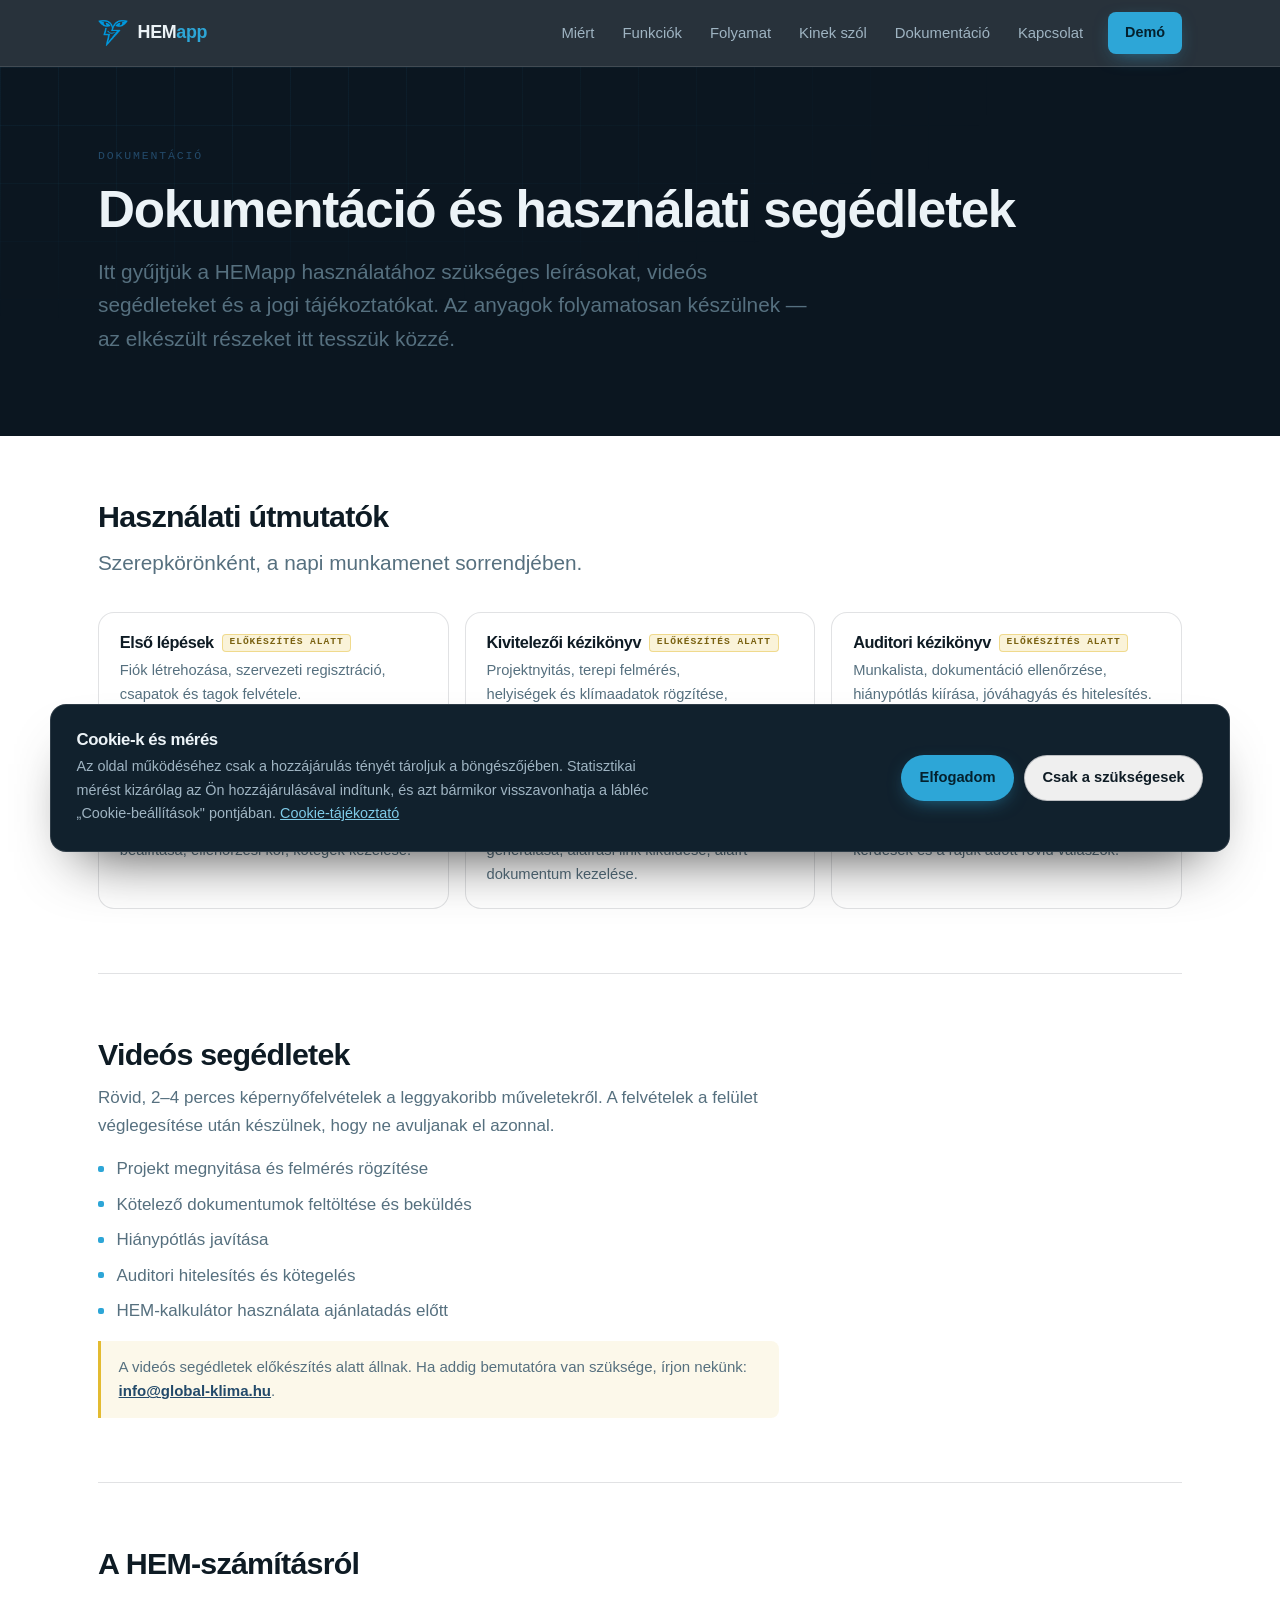
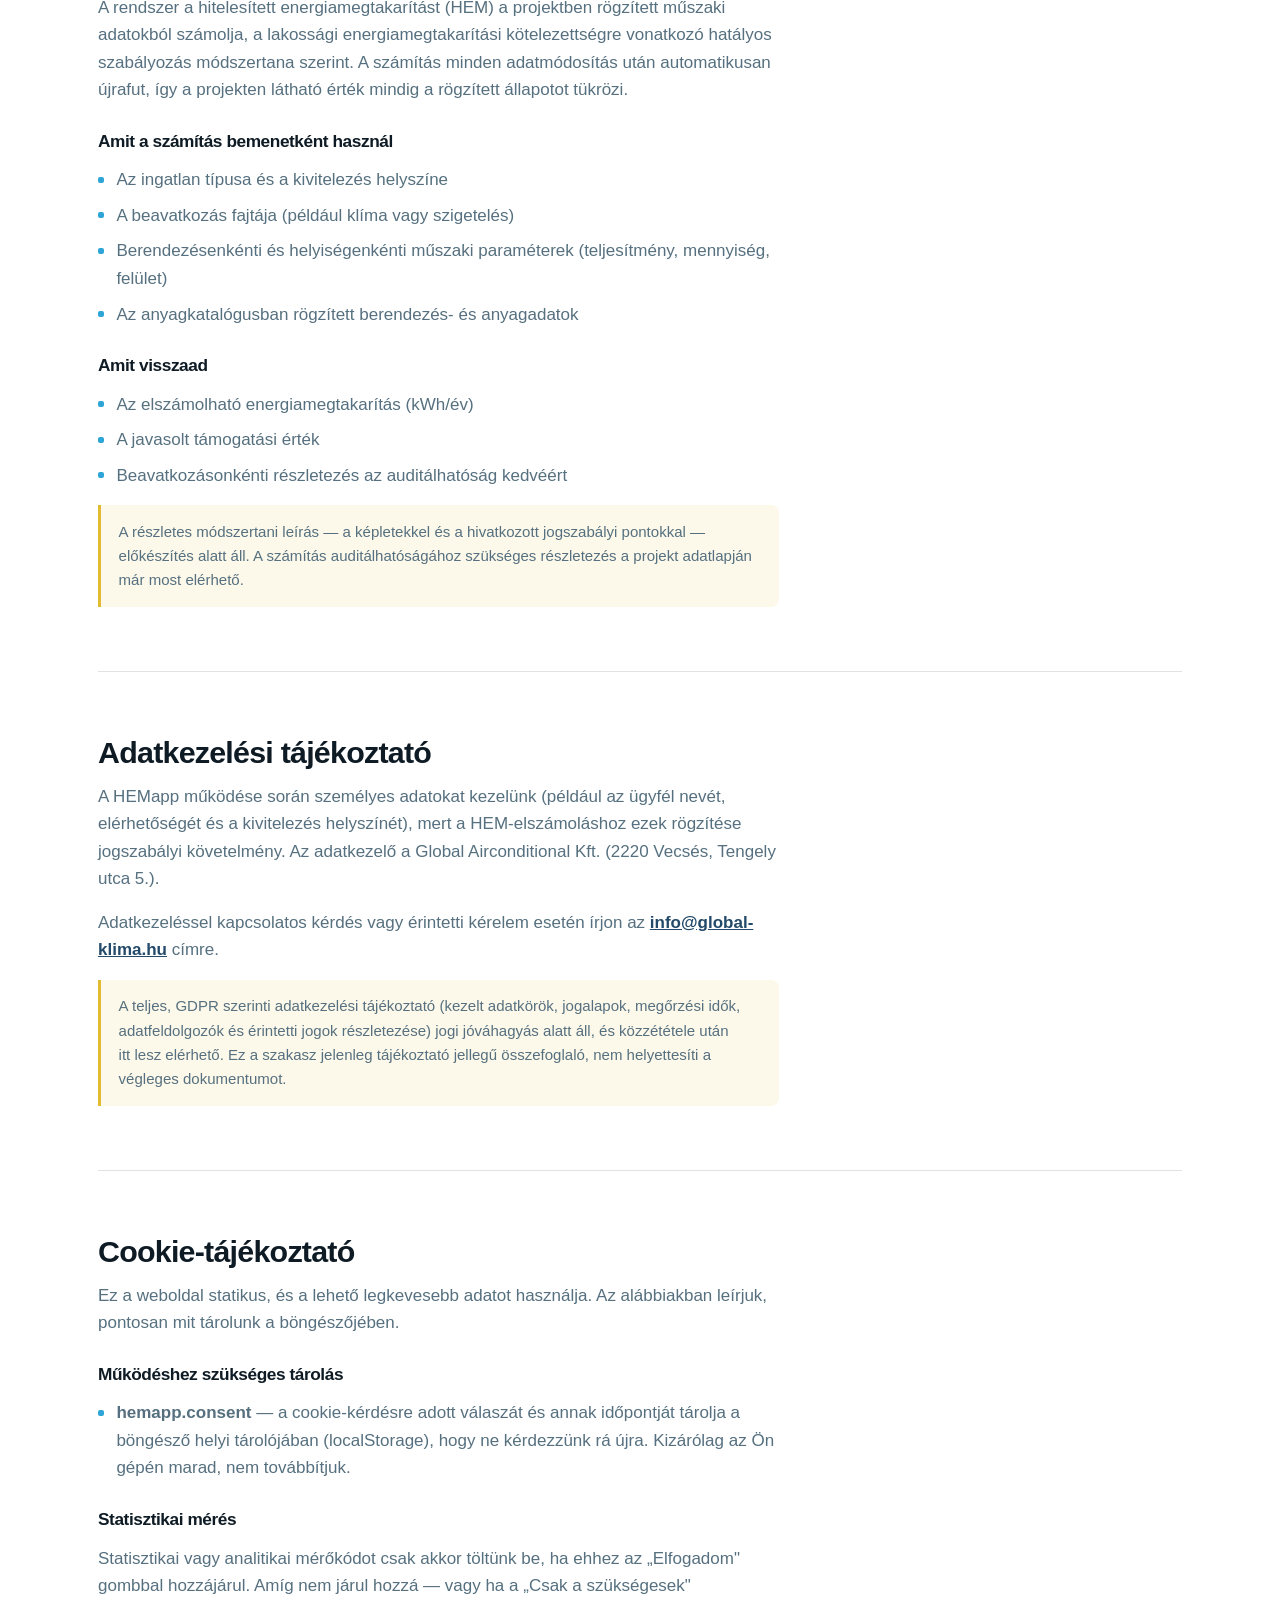
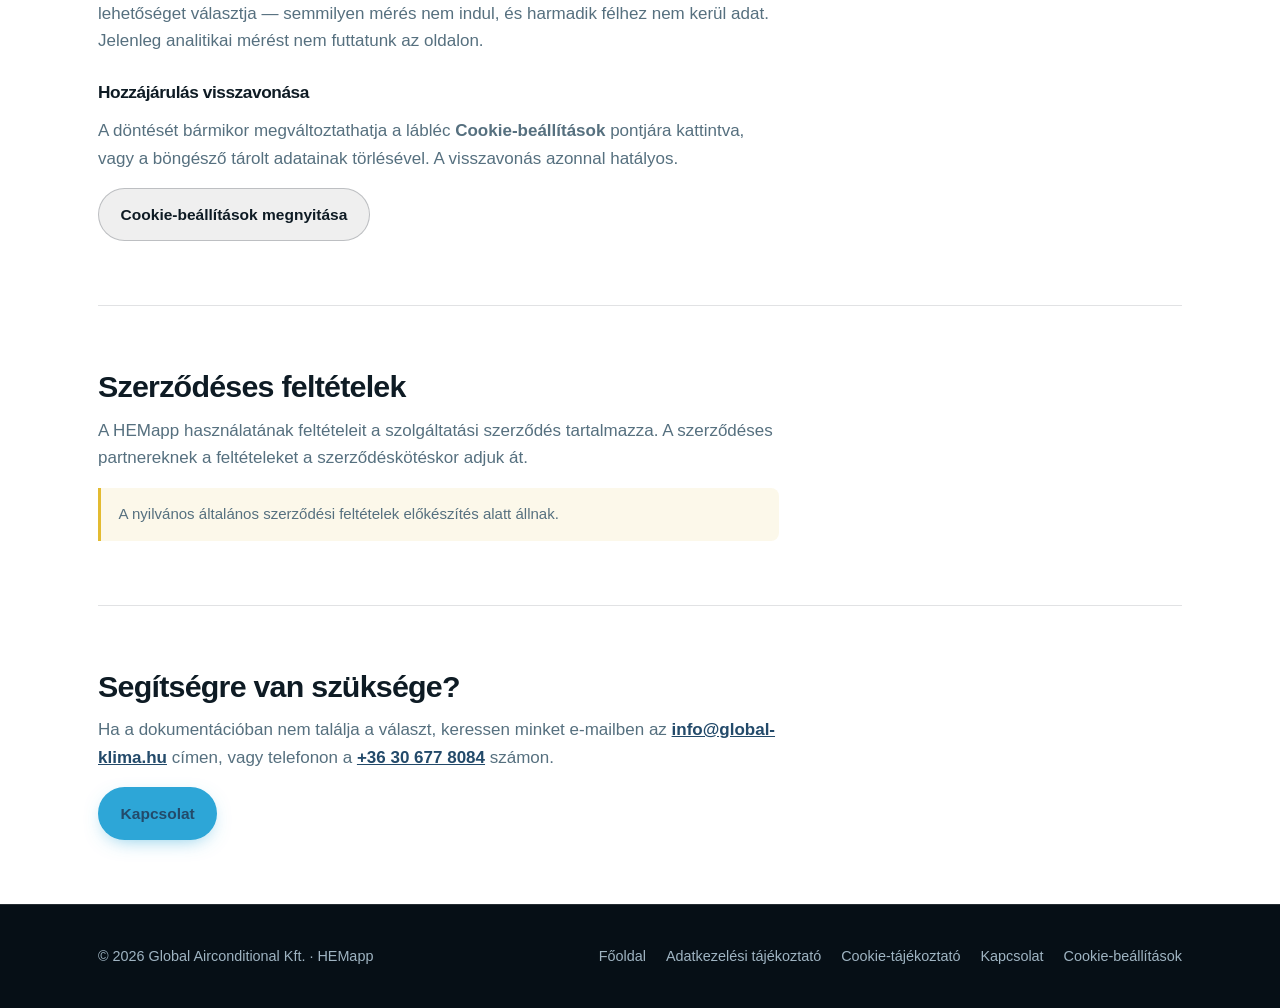
==== docs/index.html @ 2bfc5a88 "HEMapp landing page Statikus, build nélküli marketing oldal a hemapp.hu-ra: egyoldalas landing ancho" ====
<!doctype html>
<html lang="hu">
  <head>
    <meta charset="utf-8" />
    <meta name="viewport" content="width=device-width, initial-scale=1" />
    <title>Dokumentáció és segédletek — HEMapp</title>
    <meta
      name="description"
      content="HEMapp dokumentáció: szerepkör szerinti használati útmutatók, videós segédletek, a HEM-számítás módszertana, adatkezelési és cookie-tájékoztató."
    />
    <link rel="canonical" href="https://hemapp.hu/docs" />
    <meta name="theme-color" content="#0b1620" />
    <meta property="og:type" content="article" />
    <meta property="og:locale" content="hu_HU" />
    <meta property="og:site_name" content="HEMapp" />
    <meta property="og:url" content="https://hemapp.hu/docs" />
    <meta property="og:title" content="Dokumentáció és segédletek — HEMapp" />
    <meta
      property="og:description"
      content="Használati útmutatók, videós segédletek és jogi tájékoztatók a HEMapp használatához."
    />
    <link rel="icon" href="/assets/hemapp-logo.png" type="image/png" />
    <link rel="apple-touch-icon" href="/assets/hemapp-logo.png" />
    <link rel="stylesheet" href="/style.css" />
  </head>
  <body>
    <a class="skip-link" href="#tartalom">Ugrás a tartalomra</a>

    <header class="topbar">
      <div class="wrap topbar__inner">
        <a class="brand" href="/">
          <img src="/assets/hemapp-logo.png" alt="" width="30" height="30" />
          <span>HEM<i>app</i></span>
        </a>

        <button
          class="nav__toggle"
          type="button"
          aria-expanded="false"
          aria-controls="fonav"
          data-nav-toggle
        >
          Menü
        </button>

        <nav class="nav" id="fonav" aria-label="Fő navigáció">
          <a href="/#miert">Miért</a>
          <a href="/#funkciok">Funkciók</a>
          <a href="/#folyamat">Folyamat</a>
          <a href="/#kinek">Kinek szól</a>
          <a href="/docs" aria-current="page">Dokumentáció</a>
          <a href="/#kapcsolat">Kapcsolat</a>
          <a class="btn btn--primary" href="/#demo">Demó</a>
        </nav>
      </div>
    </header>

    <main id="tartalom">
      <div class="page-head">
        <div class="wrap">
          <p class="eyebrow">Dokumentáció</p>
          <h1>Dokumentáció és használati segédletek</h1>
          <p class="lead">
            Itt gyűjtjük a HEMapp használatához szükséges leírásokat, videós
            segédleteket és a jogi tájékoztatókat. Az anyagok folyamatosan
            készülnek — az elkészült részeket itt tesszük közzé.
          </p>
        </div>
      </div>

      <div class="wrap">
        <!-- ---------- role handbooks ---------- -->
        <section class="doc-block" id="kezikonyvek">
          <h2>Használati útmutatók</h2>
          <p class="lead" style="margin-top: 0">
            Szerepkörönként, a napi munkamenet sorrendjében.
          </p>

          <div class="docs-grid" style="margin-top: 2rem">
            <article class="doc-card">
              <h3>
                Első lépések
                <span class="tag tag--soon">Előkészítés alatt</span>
              </h3>
              <p>
                Fiók létrehozása, szervezeti regisztráció, csapatok és tagok
                felvétele.
              </p>
            </article>
            <article class="doc-card">
              <h3>
                Kivitelezői kézikönyv
                <span class="tag tag--soon">Előkészítés alatt</span>
              </h3>
              <p>
                Projektnyitás, terepi felmérés, helyiségek és klímaadatok
                rögzítése, dokumentumfeltöltés, beküldés.
              </p>
            </article>
            <article class="doc-card">
              <h3>
                Auditori kézikönyv
                <span class="tag tag--soon">Előkészítés alatt</span>
              </h3>
              <p>
                Munkalista, dokumentáció ellenőrzése, hiánypótlás kiírása,
                jóváhagyás és hitelesítés.
              </p>
            </article>
            <article class="doc-card">
              <h3>
                Jogosulti kézikönyv
                <span class="tag tag--soon">Előkészítés alatt</span>
              </h3>
              <p>
                Folyamatrend és dokumentumtípusok beállítása, ellenőrzési kör,
                kötegek kezelése.
              </p>
            </article>
            <article class="doc-card">
              <h3>
                Szerződés és e-aláírás
                <span class="tag tag--soon">Előkészítés alatt</span>
              </h3>
              <p>
                Sablon szerkesztése, szerződés generálása, aláírási link
                kiküldése, aláírt dokumentum kezelése.
              </p>
            </article>
            <article class="doc-card">
              <h3>
                Gyakori kérdések
                <span class="tag tag--soon">Előkészítés alatt</span>
              </h3>
              <p>
                A bevezetés során leggyakrabban felmerülő kérdések és a rájuk
                adott rövid válaszok.
              </p>
            </article>
          </div>
        </section>

        <!-- ---------- videos ---------- -->
        <section class="doc-block" id="videok">
          <h2>Videós segédletek</h2>
          <div class="prose">
            <p>
              Rövid, 2–4 perces képernyőfelvételek a leggyakoribb műveletekről.
              A felvételek a felület véglegesítése után készülnek, hogy ne
              avuljanak el azonnal.
            </p>
            <ul>
              <li>Projekt megnyitása és felmérés rögzítése</li>
              <li>Kötelező dokumentumok feltöltése és beküldés</li>
              <li>Hiánypótlás javítása</li>
              <li>Auditori hitelesítés és kötegelés</li>
              <li>HEM-kalkulátor használata ajánlatadás előtt</li>
            </ul>
            <p class="note">
              A videós segédletek előkészítés alatt állnak. Ha addig
              bemutatóra van szüksége, írjon nekünk:
              <a href="mailto:info@global-klima.hu?subject=HEMapp%20bemutat%C3%B3">info@global-klima.hu</a>.
            </p>
          </div>
        </section>

        <!-- ---------- HEM calculation ---------- -->
        <section class="doc-block" id="hem-szamitas">
          <h2>A HEM-számításról</h2>
          <div class="prose">
            <p>
              A rendszer a hitelesített energiamegtakarítást (HEM) a
              projektben rögzített műszaki adatokból számolja, a lakossági
              energiamegtakarítási kötelezettségre vonatkozó hatályos
              szabályozás módszertana szerint. A számítás minden adatmódosítás
              után automatikusan újrafut, így a projekten látható érték mindig
              a rögzített állapotot tükrözi.
            </p>

            <h3>Amit a számítás bemenetként használ</h3>
            <ul>
              <li>Az ingatlan típusa és a kivitelezés helyszíne</li>
              <li>A beavatkozás fajtája (például klíma vagy szigetelés)</li>
              <li>
                Berendezésenkénti és helyiségenkénti műszaki paraméterek
                (teljesítmény, mennyiség, felület)
              </li>
              <li>Az anyagkatalógusban rögzített berendezés- és anyagadatok</li>
            </ul>

            <h3>Amit visszaad</h3>
            <ul>
              <li>Az elszámolható energiamegtakarítás (kWh/év)</li>
              <li>A javasolt támogatási érték</li>
              <li>Beavatkozásonkénti részletezés az auditálhatóság kedvéért</li>
            </ul>

            <p class="note">
              A részletes módszertani leírás — a képletekkel és a
              hivatkozott jogszabályi pontokkal — előkészítés alatt áll. A
              számítás auditálhatóságához szükséges részletezés a projekt
              adatlapján már most elérhető.
            </p>
          </div>
        </section>

        <!-- ---------- privacy ---------- -->
        <section class="doc-block" id="adatkezeles">
          <h2>Adatkezelési tájékoztató</h2>
          <div class="prose">
            <p>
              A HEMapp működése során személyes adatokat kezelünk (például az
              ügyfél nevét, elérhetőségét és a kivitelezés helyszínét), mert a
              HEM-elszámoláshoz ezek rögzítése jogszabályi követelmény. Az
              adatkezelő a Global Airconditional Kft. (2220 Vecsés, Tengely
              utca 5.).
            </p>
            <p>
              Adatkezeléssel kapcsolatos kérdés vagy érintetti kérelem
              esetén írjon az
              <a href="mailto:info@global-klima.hu?subject=Adatkezel%C3%A9si%20k%C3%A9rd%C3%A9s">info@global-klima.hu</a>
              címre.
            </p>

            <p class="note">
              A teljes, GDPR szerinti adatkezelési tájékoztató (kezelt
              adatkörök, jogalapok, megőrzési idők, adatfeldolgozók és
              érintetti jogok részletezése) jogi jóváhagyás alatt áll, és
              közzététele után itt lesz elérhető. Ez a szakasz jelenleg
              tájékoztató jellegű összefoglaló, nem helyettesíti a végleges
              dokumentumot.
            </p>
          </div>
        </section>

        <!-- ---------- cookies: this is what the banner links to ---------- -->
        <section class="doc-block" id="cookie">
          <h2>Cookie-tájékoztató</h2>
          <div class="prose">
            <p>
              Ez a weboldal statikus, és a lehető legkevesebb adatot használja.
              Az alábbiakban leírjuk, pontosan mit tárolunk a böngészőjében.
            </p>

            <h3>Működéshez szükséges tárolás</h3>
            <ul>
              <li>
                <b>hemapp.consent</b> — a cookie-kérdésre adott válaszát és
                annak időpontját tárolja a böngésző helyi tárolójában
                (localStorage), hogy ne kérdezzünk rá újra. Kizárólag az Ön
                gépén marad, nem továbbítjuk.
              </li>
            </ul>

            <h3>Statisztikai mérés</h3>
            <p>
              Statisztikai vagy analitikai mérőkódot csak akkor töltünk be, ha
              ehhez az „Elfogadom" gombbal hozzájárul. Amíg nem járul hozzá —
              vagy ha a „Csak a szükségesek" lehetőséget választja — semmilyen
              mérés nem indul, és harmadik félhez nem kerül adat. Jelenleg
              analitikai mérést nem futtatunk az oldalon.
            </p>

            <h3>Hozzájárulás visszavonása</h3>
            <p>
              A döntését bármikor megváltoztathatja a lábléc
              <b>Cookie-beállítások</b> pontjára kattintva, vagy a böngésző
              tárolt adatainak törlésével. A visszavonás azonnal hatályos.
            </p>

            <p>
              <button class="btn btn--ghost" type="button" data-cookie-reopen>
                Cookie-beállítások megnyitása
              </button>
            </p>
          </div>
        </section>

        <!-- ---------- terms ---------- -->
        <section class="doc-block" id="aszf">
          <h2>Szerződéses feltételek</h2>
          <div class="prose">
            <p>
              A HEMapp használatának feltételeit a szolgáltatási szerződés
              tartalmazza. A szerződéses partnereknek a feltételeket a
              szerződéskötéskor adjuk át.
            </p>
            <p class="note">
              A nyilvános általános szerződési feltételek előkészítés alatt
              állnak.
            </p>
          </div>
        </section>

        <!-- ---------- support ---------- -->
        <section class="doc-block" id="tamogatas">
          <h2>Segítségre van szüksége?</h2>
          <div class="prose">
            <p>
              Ha a dokumentációban nem találja a választ, keressen minket
              e-mailben az
              <a href="mailto:info@global-klima.hu?subject=HEMapp%20k%C3%A9rd%C3%A9s">info@global-klima.hu</a>
              címen, vagy telefonon a
              <a href="tel:+36306778084">+36 30 677 8084</a> számon.
            </p>
            <p>
              <a class="btn btn--primary" href="/#kapcsolat">Kapcsolat</a>
            </p>
          </div>
        </section>
      </div>
    </main>

    <footer class="footer">
      <div class="wrap footer__inner">
        <p>© 2026 Global Airconditional Kft. · HEMapp</p>
        <nav aria-label="Lábléc navigáció">
          <a href="/">Főoldal</a>
          <a href="#adatkezeles">Adatkezelési tájékoztató</a>
          <a href="#cookie">Cookie-tájékoztató</a>
          <a href="/#kapcsolat">Kapcsolat</a>
          <button type="button" data-cookie-reopen>Cookie-beállítások</button>
        </nav>
      </div>
    </footer>

    <div
      class="cookie"
      id="cookie-banner"
      role="dialog"
      aria-modal="false"
      aria-labelledby="cookie-title"
      aria-describedby="cookie-desc"
    >
      <div class="cookie__box">
        <div>
          <h2 id="cookie-title">Cookie-k és mérés</h2>
          <p id="cookie-desc">
            Az oldal működéséhez csak a hozzájárulás tényét tároljuk a
            böngészőjében. Statisztikai mérést kizárólag az Ön
            hozzájárulásával indítunk, és azt bármikor visszavonhatja a lábléc
            „Cookie-beállítások" pontjában.
            <a href="#cookie">Cookie-tájékoztató</a>
          </p>
        </div>
        <div class="cookie__actions">
          <button class="btn btn--primary" type="button" data-consent="granted">
            Elfogadom
          </button>
          <button class="btn btn--ghost" type="button" data-consent="denied">
            Csak a szükségesek
          </button>
        </div>
      </div>
    </div>

    <script src="/site.js" defer></script>
  </body>
</html>
---- style.css ----
/* HEMapp landing — static, no build step. Tokens mirror packages/ui/tokens.js. */

:root {
  /* Brand, derived from packages/ui/tokens.js */
  --signal: #2da6d7;
  --signal-soft: #7fcbe8;
  --deep: #234a6a;
  --gold: #e3bb31;
  --ink: #0b1620;
  --ink-2: #11212d;
  --ink-3: #17303f;
  --paper: #f4f7f9;
  --white: #fff;

  --fg: #0e1b24;
  --fg-muted: #56707f;
  --fg-dark: #ecf3f7;
  --fg-dark-muted: #9fb4c2;

  --line: rgba(11, 22, 32, 0.12);
  --line-strong: rgba(11, 22, 32, 0.22);
  --line-dark: rgba(255, 255, 255, 0.12);

  /* Real project status colors from the app (status-1..6) */
  --st-wait: #39545b;
  --st-check: #b67666;
  --st-sent: #570d7c;
  --st-issue: #fe831d;
  --st-approved: #2da6d7;
  --st-verified: #36b994;
  --st-billable: #e3bb31;

  --r-sm: 8px;
  --r-md: 16px;
  --r-lg: 24px;

  --sans: -apple-system, BlinkMacSystemFont, "Segoe UI", Roboto,
    "Helvetica Neue", Arial, sans-serif;
  --mono: ui-monospace, "SF Mono", SFMono-Regular, Menlo, Consolas, monospace;

  --pad: clamp(1.25rem, 4vw, 3rem);
  --section-y: clamp(4rem, 9vw, 7.5rem);
}

*,
*::before,
*::after {
  box-sizing: border-box;
}

html {
  scroll-behavior: smooth;
  /* offset for the sticky topbar when jumping to an anchor */
  scroll-padding-top: 82px;
  -webkit-text-size-adjust: 100%;
}

body {
  margin: 0;
  font-family: var(--sans);
  font-size: clamp(1rem, 0.35vw + 0.95rem, 1.0625rem);
  line-height: 1.62;
  color: var(--fg);
  background: var(--white);
  -webkit-font-smoothing: antialiased;
}

img {
  max-width: 100%;
  height: auto;
  display: block;
}

a {
  color: inherit;
}

h1,
h2,
h3,
h4 {
  margin: 0;
  letter-spacing: -0.025em;
  line-height: 1.08;
  font-weight: 800;
  text-wrap: balance;
}

p {
  margin: 0;
  text-wrap: pretty;
}

ul {
  margin: 0;
  padding: 0;
  list-style: none;
}

:focus-visible {
  outline: 2px solid var(--signal);
  outline-offset: 3px;
  border-radius: 4px;
}

/* ---------- layout primitives ---------- */

.wrap {
  width: 100%;
  max-width: 1180px;
  margin-inline: auto;
  padding-inline: var(--pad);
}

.section {
  padding-block: var(--section-y);
}

.section--paper {
  background: var(--paper);
  border-block: 1px solid var(--line);
}

.section--ink {
  background: var(--ink);
  color: var(--fg-dark);
}

.eyebrow {
  font-family: var(--mono);
  font-size: 0.72rem;
  font-weight: 500;
  letter-spacing: 0.16em;
  text-transform: uppercase;
  color: var(--deep);
  margin: 0 0 1rem;
}

.section--ink .eyebrow,
.hero .eyebrow {
  color: var(--signal);
}

.h2 {
  font-size: clamp(1.75rem, 3.4vw, 2.65rem);
}

.lead {
  font-size: clamp(1.05rem, 0.6vw + 0.95rem, 1.3rem);
  color: var(--fg-muted);
  max-width: 62ch;
  margin-top: 1.1rem;
}

.section--ink .lead {
  color: var(--fg-dark-muted);
}

.section-head {
  max-width: 70ch;
  margin-bottom: clamp(2.25rem, 4vw, 3.5rem);
}

/* ---------- buttons ---------- */

.btn {
  display: inline-flex;
  align-items: center;
  gap: 0.5rem;
  padding: 0.8rem 1.35rem;
  border-radius: 999px;
  border: 1px solid transparent;
  font: inherit;
  font-weight: 650;
  font-size: 0.97rem;
  text-decoration: none;
  cursor: pointer;
  transition: transform 0.15s ease, background-color 0.15s ease,
    border-color 0.15s ease, box-shadow 0.15s ease;
}

.btn:hover {
  transform: translateY(-1px);
}

.btn--primary {
  background: var(--signal);
  color: #04212e;
  box-shadow: 0 6px 20px -8px rgba(45, 166, 215, 0.7);
}

.btn--primary:hover {
  background: #4fb7e2;
}

.btn--ghost {
  border-color: var(--line-strong);
  color: var(--fg);
}

.btn--ghost:hover {
  border-color: var(--deep);
  background: rgba(35, 74, 106, 0.06);
}

.on-dark .btn--ghost,
.section--ink .btn--ghost,
.hero .btn--ghost {
  border-color: var(--line-dark);
  color: var(--fg-dark);
}

.on-dark .btn--ghost:hover,
.section--ink .btn--ghost:hover,
.hero .btn--ghost:hover {
  border-color: var(--signal);
  background: rgba(45, 166, 215, 0.12);
}

.btn--soon {
  position: relative;
}

.btn--soon::after {
  content: "hamarosan";
  font-family: var(--mono);
  font-size: 0.62rem;
  letter-spacing: 0.1em;
  text-transform: uppercase;
  padding: 0.15rem 0.4rem;
  border-radius: 4px;
  background: rgba(4, 33, 46, 0.16);
}

/* ---------- topbar ---------- */

.topbar {
  position: sticky;
  top: 0;
  z-index: 50;
  background: rgba(11, 22, 32, 0.88);
  backdrop-filter: blur(12px);
  border-bottom: 1px solid var(--line-dark);
  color: var(--fg-dark);
}

.topbar__inner {
  display: flex;
  align-items: center;
  gap: 1rem;
  min-height: 66px;
}

.brand {
  display: inline-flex;
  align-items: center;
  gap: 0.6rem;
  text-decoration: none;
  font-weight: 800;
  letter-spacing: -0.02em;
  font-size: 1.12rem;
  margin-right: auto;
}

.brand img {
  width: 30px;
  height: 30px;
}

.brand span i {
  font-style: normal;
  color: var(--signal);
}

.nav {
  display: flex;
  align-items: center;
  gap: 0.35rem;
}

.nav a {
  padding: 0.5rem 0.7rem;
  border-radius: var(--r-sm);
  text-decoration: none;
  font-size: 0.93rem;
  color: var(--fg-dark-muted);
  white-space: nowrap;
}

.nav a:hover {
  color: var(--fg-dark);
  background: rgba(255, 255, 255, 0.07);
}

.nav .btn {
  margin-left: 0.5rem;
  padding: 0.55rem 1rem;
  font-size: 0.9rem;
  color: #04212e;
}

.nav .btn:hover {
  color: #04212e;
  background: #4fb7e2;
}

.nav__toggle {
  display: none;
  background: none;
  border: 1px solid var(--line-dark);
  color: var(--fg-dark);
  border-radius: var(--r-sm);
  padding: 0.45rem 0.7rem;
  font: inherit;
  font-size: 0.9rem;
  cursor: pointer;
}

@media (max-width: 900px) {
  .nav__toggle {
    display: inline-block;
  }

  .nav {
    display: none;
    position: absolute;
    top: 100%;
    left: 0;
    right: 0;
    flex-direction: column;
    align-items: stretch;
    gap: 0.15rem;
    padding: 0.75rem var(--pad) 1.25rem;
    background: var(--ink);
    border-bottom: 1px solid var(--line-dark);
  }

  .nav[data-open="true"] {
    display: flex;
  }

  .nav a {
    padding: 0.7rem 0.5rem;
    font-size: 1rem;
  }

  .nav .btn {
    margin: 0.5rem 0 0;
    justify-content: center;
  }
}

/* ---------- hero ---------- */

.hero {
  position: relative;
  background: var(--ink);
  color: var(--fg-dark);
  overflow: hidden;
  padding-block: clamp(3.5rem, 8vw, 6.5rem) clamp(4rem, 8vw, 7rem);
}

/* engineering grid + one soft glow, drawn in CSS (no image payload) */
.hero::before {
  content: "";
  position: absolute;
  inset: 0;
  background-image: linear-gradient(
      rgba(45, 166, 215, 0.07) 1px,
      transparent 1px
    ),
    linear-gradient(90deg, rgba(45, 166, 215, 0.07) 1px, transparent 1px);
  background-size: 58px 58px;
  mask-image: radial-gradient(120% 90% at 15% 10%, #000 25%, transparent 75%);
}

.hero::after {
  content: "";
  position: absolute;
  width: 780px;
  height: 780px;
  right: -220px;
  top: -320px;
  border-radius: 50%;
  background: radial-gradient(
    circle,
    rgba(45, 166, 215, 0.22),
    transparent 62%
  );
  pointer-events: none;
}

.hero__inner {
  position: relative;
  display: grid;
  grid-template-columns: minmax(0, 1.05fr) minmax(0, 0.95fr);
  gap: clamp(2rem, 5vw, 4.5rem);
  align-items: center;
}

@media (max-width: 940px) {
  .hero__inner {
    grid-template-columns: 1fr;
  }
}

.hero h1 {
  font-size: clamp(2.35rem, 5.6vw, 4.15rem);
  line-height: 1.02;
  letter-spacing: -0.035em;
}

.hero h1 em {
  font-style: normal;
  color: var(--signal);
}

.hero__lead {
  margin-top: 1.5rem;
  font-size: clamp(1.05rem, 0.7vw + 0.95rem, 1.32rem);
  color: var(--fg-dark-muted);
  max-width: 54ch;
}

.hero__cta {
  display: flex;
  flex-wrap: wrap;
  gap: 0.75rem;
  margin-top: 2.25rem;
}

.hero__facts {
  display: flex;
  flex-wrap: wrap;
  gap: 0.5rem 1.5rem;
  margin-top: 2.5rem;
  padding-top: 1.5rem;
  border-top: 1px solid var(--line-dark);
  font-family: var(--mono);
  font-size: 0.76rem;
  letter-spacing: 0.06em;
  text-transform: uppercase;
  color: var(--fg-dark-muted);
}

.hero__facts b {
  color: var(--signal-soft);
  font-weight: 600;
}

/* ---------- hero artifact: sample project sheet ---------- */

.sheet {
  background: linear-gradient(180deg, var(--ink-2), #0d1c26);
  border: 1px solid var(--line-dark);
  border-radius: var(--r-lg);
  box-shadow: 0 40px 80px -50px rgba(0, 0, 0, 0.9);
  overflow: hidden;
  font-size: 0.92rem;
}

.sheet__top {
  display: flex;
  align-items: center;
  justify-content: space-between;
  gap: 1rem;
  padding: 0.85rem 1.15rem;
  background: rgba(255, 255, 255, 0.03);
  border-bottom: 1px solid var(--line-dark);
  font-family: var(--mono);
  font-size: 0.7rem;
  letter-spacing: 0.12em;
  text-transform: uppercase;
  color: var(--fg-dark-muted);
}

.sheet__tag {
  color: var(--gold);
  border: 1px solid rgba(227, 187, 49, 0.4);
  border-radius: 4px;
  padding: 0.1rem 0.4rem;
}

.sheet__body {
  padding: 1.15rem;
  display: grid;
  gap: 0.9rem;
}

.sheet__row {
  display: flex;
  align-items: baseline;
  justify-content: space-between;
  gap: 1rem;
  padding-bottom: 0.6rem;
  border-bottom: 1px dashed rgba(255, 255, 255, 0.09);
}

.sheet__row:last-of-type {
  border-bottom: 0;
  padding-bottom: 0;
}

.sheet__row dt {
  color: var(--fg-dark-muted);
  font-size: 0.86rem;
}

.sheet__row dd {
  margin: 0;
  font-family: var(--mono);
  font-weight: 600;
  color: var(--fg-dark);
  text-align: right;
}

.sheet__calc {
  background: rgba(45, 166, 215, 0.08);
  border: 1px solid rgba(45, 166, 215, 0.28);
  border-radius: var(--r-md);
  padding: 0.9rem 1.05rem;
  display: grid;
  gap: 0.35rem;
}

.sheet__calc span {
  font-family: var(--mono);
  font-size: 0.68rem;
  letter-spacing: 0.12em;
  text-transform: uppercase;
  color: var(--signal-soft);
}

.sheet__calc strong {
  font-size: clamp(1.5rem, 3vw, 2rem);
  font-weight: 800;
  letter-spacing: -0.02em;
}

.sheet__calc strong small {
  font-size: 0.9rem;
  font-weight: 600;
  color: var(--fg-dark-muted);
  margin-left: 0.25rem;
}

.sheet__foot {
  display: flex;
  align-items: center;
  gap: 0.6rem;
  flex-wrap: wrap;
  padding: 0.9rem 1.15rem;
  border-top: 1px solid var(--line-dark);
  background: rgba(255, 255, 255, 0.02);
  font-size: 0.84rem;
  color: var(--fg-dark-muted);
}

/* status pill — same visual language as the app's project badges */
.pill {
  display: inline-flex;
  align-items: center;
  gap: 0.4rem;
  padding: 0.25rem 0.7rem;
  border-radius: 999px;
  font-family: var(--mono);
  font-size: 0.72rem;
  font-weight: 600;
  letter-spacing: 0.04em;
  color: #fff;
  background: var(--st, var(--deep));
  white-space: nowrap;
}

/* ---------- problem list ---------- */

.problems {
  display: grid;
  gap: clamp(1.5rem, 3vw, 2.5rem);
  grid-template-columns: repeat(auto-fit, minmax(min(100%, 17rem), 1fr));
  counter-reset: p;
}

.problem {
  border-top: 2px solid var(--line-strong);
  padding-top: 1.25rem;
}

.problem h3 {
  font-size: 1.18rem;
  margin-bottom: 0.6rem;
}

.problem p {
  color: var(--fg-muted);
  font-size: 0.98rem;
}

.problem::before {
  content: "";
  display: block;
  width: 26px;
  height: 2px;
  background: var(--signal);
  margin: -1.32rem 0 1.25rem;
}

/* ---------- difference cards ---------- */

.diff {
  margin-top: clamp(3rem, 6vw, 4.5rem);
  display: grid;
  gap: 1px;
  background: var(--line);
  border: 1px solid var(--line);
  border-radius: var(--r-lg);
  overflow: hidden;
  grid-template-columns: repeat(auto-fit, minmax(min(100%, 19rem), 1fr));
}

.diff__item {
  background: var(--white);
  padding: clamp(1.4rem, 2.5vw, 2rem);
}

.diff__item h3 {
  font-size: 1.08rem;
  margin-bottom: 0.55rem;
  display: flex;
  align-items: center;
  gap: 0.5rem;
}

.diff__item p {
  color: var(--fg-muted);
  font-size: 0.95rem;
}

.diff__item .mark {
  flex: none;
  width: 22px;
  height: 22px;
  border-radius: 6px;
  background: rgba(45, 166, 215, 0.14);
  color: var(--deep);
  display: grid;
  place-items: center;
  font-family: var(--mono);
  font-size: 0.7rem;
  font-weight: 700;
}

/* ---------- feature grid ---------- */

.features {
  display: grid;
  gap: 1.1rem;
  grid-template-columns: repeat(auto-fit, minmax(min(100%, 16.5rem), 1fr));
}

.feature {
  border: 1px solid var(--line);
  border-radius: var(--r-md);
  padding: 1.35rem;
  background: var(--white);
  transition: border-color 0.15s ease, transform 0.15s ease;
}

.feature:hover {
  border-color: var(--signal);
  transform: translateY(-2px);
}

.feature h3 {
  font-size: 1.03rem;
  margin-bottom: 0.5rem;
  display: flex;
  align-items: center;
  gap: 0.5rem;
  flex-wrap: wrap;
}

.feature p {
  font-size: 0.93rem;
  color: var(--fg-muted);
}

.tag {
  font-family: var(--mono);
  font-size: 0.6rem;
  letter-spacing: 0.1em;
  text-transform: uppercase;
  padding: 0.18rem 0.42rem;
  border-radius: 4px;
  font-weight: 600;
  white-space: nowrap;
}

.tag--soon {
  background: rgba(227, 187, 49, 0.18);
  color: #7a6212;
  border: 1px solid rgba(227, 187, 49, 0.45);
}

.section--ink .tag--soon {
  color: var(--gold);
}

/* ---------- signature: project lifecycle track ---------- */

.track {
  --dot: 13px;
  --gap: 1.75rem;
  display: grid;
  grid-template-columns: repeat(auto-fit, minmax(min(100%, 15rem), 1fr));
  gap: 2.75rem var(--gap);
  /* rail segments run into the gap; clip them at the track edge */
  overflow: hidden;
}

.step {
  position: relative;
  padding-top: 1.9rem;
}

/* rail segment — carries this stop's own status color into the next stop */
.step::before {
  content: "";
  position: absolute;
  top: calc(var(--dot) / 2 - 1px);
  left: 0;
  right: calc(-1 * var(--gap) - 1px);
  height: 2px;
  background: var(--st);
  opacity: 0.4;
}

.step__dot {
  position: absolute;
  top: 0;
  left: 0;
  width: var(--dot);
  height: var(--dot);
  border-radius: 50%;
  background: var(--st);
  box-shadow: 0 0 0 4px var(--ink), 0 0 0 5px var(--st);
}

.step__idx {
  font-family: var(--mono);
  font-size: 0.68rem;
  letter-spacing: 0.14em;
  color: var(--fg-dark-muted);
  display: block;
  margin: 0 0 0.55rem;
}

.step .pill {
  margin-bottom: 0.7rem;
}

.step__who {
  display: block;
  font-family: var(--mono);
  font-size: 0.7rem;
  letter-spacing: 0.06em;
  text-transform: uppercase;
  color: var(--signal-soft);
  margin-bottom: 0.4rem;
}

.step p {
  font-size: 0.9rem;
  color: var(--fg-dark-muted);
  max-width: 30ch;
}

.step--branch .pill {
  color: #2a1600;
}

.step--branch .step__who::before {
  content: "↩ ";
}

.track__note {
  margin-top: 2.5rem;
  padding-top: 1.25rem;
  border-top: 1px solid var(--line-dark);
  font-size: 0.9rem;
  color: var(--fg-dark-muted);
  max-width: 74ch;
}

.track__note b {
  color: var(--fg-dark);
  font-weight: 650;
}

/* ---------- audience ---------- */

.roles {
  display: grid;
  gap: 1.15rem;
  grid-template-columns: repeat(auto-fit, minmax(min(100%, 15.5rem), 1fr));
}

.role {
  background: var(--white);
  border: 1px solid var(--line);
  border-top: 3px solid var(--st, var(--signal));
  border-radius: var(--r-md);
  padding: 1.5rem;
  display: flex;
  flex-direction: column;
  gap: 0.75rem;
}

.role h3 {
  font-size: 1.12rem;
}

.role__role {
  font-family: var(--mono);
  font-size: 0.66rem;
  letter-spacing: 0.12em;
  text-transform: uppercase;
  color: var(--fg-muted);
}

.role ul {
  display: grid;
  gap: 0.45rem;
  font-size: 0.93rem;
  color: var(--fg-muted);
}

.role li {
  padding-left: 1.1rem;
  position: relative;
}

.role li::before {
  content: "";
  position: absolute;
  left: 0;
  top: 0.62em;
  width: 6px;
  height: 6px;
  border-radius: 2px;
  background: var(--st, var(--signal));
}

/* ---------- docs teaser ---------- */

.docs-grid {
  display: grid;
  gap: 1rem;
  grid-template-columns: repeat(auto-fit, minmax(min(100%, 15rem), 1fr));
}

/* docs page: wider cards so the handbook list breaks into even rows */
.doc-block .docs-grid {
  grid-template-columns: repeat(auto-fit, minmax(min(100%, 17rem), 1fr));
}

.doc-card {
  display: block;
  text-decoration: none;
  border: 1px solid var(--line);
  border-radius: var(--r-md);
  padding: 1.3rem;
  background: var(--white);
  transition: border-color 0.15s ease, transform 0.15s ease;
}

.doc-card:hover {
  border-color: var(--signal);
  transform: translateY(-2px);
}

.doc-card h3 {
  font-size: 1.02rem;
  margin-bottom: 0.45rem;
  display: flex;
  gap: 0.5rem;
  align-items: center;
  flex-wrap: wrap;
}

.doc-card p {
  font-size: 0.92rem;
  color: var(--fg-muted);
}

/* ---------- cta band ---------- */

.cta {
  background: linear-gradient(120deg, var(--deep), #12354f 55%, var(--ink));
  color: var(--fg-dark);
  border-radius: var(--r-lg);
  padding: clamp(2rem, 5vw, 3.5rem);
  display: grid;
  gap: 1.75rem;
  grid-template-columns: minmax(0, 1.4fr) minmax(0, 1fr);
  align-items: center;
}

@media (max-width: 820px) {
  .cta {
    grid-template-columns: 1fr;
  }
}

.cta h2 {
  font-size: clamp(1.6rem, 3.2vw, 2.4rem);
}

.cta p {
  color: var(--fg-dark-muted);
  margin-top: 0.85rem;
}

.cta__actions {
  display: flex;
  flex-wrap: wrap;
  gap: 0.75rem;
  justify-content: flex-end;
}

@media (max-width: 820px) {
  .cta__actions {
    justify-content: flex-start;
  }
}

/* ---------- contact ---------- */

.contact {
  display: grid;
  gap: clamp(1.75rem, 4vw, 3.5rem);
  grid-template-columns: repeat(auto-fit, minmax(min(100%, 18rem), 1fr));
}

.contact dl {
  margin: 0;
  display: grid;
  gap: 0.85rem;
}

.contact dl > div {
  display: grid;
  gap: 0.15rem;
  padding-bottom: 0.85rem;
  border-bottom: 1px solid var(--line-dark);
}

.contact dt {
  font-family: var(--mono);
  font-size: 0.67rem;
  letter-spacing: 0.12em;
  text-transform: uppercase;
  color: var(--fg-dark-muted);
}

.contact dd {
  margin: 0;
  font-size: 1.02rem;
}

.contact dd a {
  color: var(--signal-soft);
  text-decoration-thickness: 1px;
  text-underline-offset: 3px;
}

/* ---------- footer ---------- */

.footer {
  background: #060f16;
  color: var(--fg-dark-muted);
  border-top: 1px solid var(--line-dark);
  padding-block: 2.5rem;
  font-size: 0.9rem;
}

.footer__inner {
  display: flex;
  flex-wrap: wrap;
  gap: 1rem 2rem;
  align-items: center;
  justify-content: space-between;
}

.footer nav {
  display: flex;
  flex-wrap: wrap;
  gap: 0.35rem 1.25rem;
}

.footer a {
  color: var(--fg-dark-muted);
  text-decoration: none;
}

.footer a:hover {
  color: var(--signal-soft);
  text-decoration: underline;
}

.footer button {
  background: none;
  border: 0;
  padding: 0;
  font: inherit;
  color: var(--fg-dark-muted);
  cursor: pointer;
  text-decoration: none;
}

.footer button:hover {
  color: var(--signal-soft);
  text-decoration: underline;
}

/* ---------- cookie banner ---------- */

.cookie {
  position: fixed;
  z-index: 100;
  inset: auto 0 0 0;
  padding: var(--pad);
  display: none;
}

.cookie[data-open="true"] {
  display: block;
}

.cookie__box {
  max-width: 1180px;
  margin-inline: auto;
  background: var(--ink-2);
  color: var(--fg-dark);
  border: 1px solid var(--line-dark);
  border-radius: var(--r-md);
  box-shadow: 0 30px 60px -30px rgba(0, 0, 0, 0.8);
  padding: clamp(1.1rem, 2.5vw, 1.6rem);
  display: grid;
  gap: 1rem;
  grid-template-columns: minmax(0, 1fr) auto;
  align-items: center;
}

@media (max-width: 760px) {
  .cookie__box {
    grid-template-columns: 1fr;
  }
}

.cookie h2 {
  font-size: 1.05rem;
  margin-bottom: 0.4rem;
}

.cookie p {
  font-size: 0.9rem;
  color: var(--fg-dark-muted);
  max-width: 72ch;
}

.cookie p a {
  color: var(--signal-soft);
}

.cookie__actions {
  display: flex;
  gap: 0.6rem;
  flex-wrap: wrap;
}

.cookie__actions .btn {
  padding: 0.65rem 1.1rem;
  font-size: 0.92rem;
}

/* ---------- docs page ---------- */

.page-head {
  background: var(--ink);
  color: var(--fg-dark);
  padding-block: clamp(3rem, 7vw, 5rem);
  position: relative;
  overflow: hidden;
}

.page-head::before {
  content: "";
  position: absolute;
  inset: 0;
  background-image: linear-gradient(
      rgba(45, 166, 215, 0.06) 1px,
      transparent 1px
    ),
    linear-gradient(90deg, rgba(45, 166, 215, 0.06) 1px, transparent 1px);
  background-size: 58px 58px;
  mask-image: radial-gradient(100% 100% at 10% 0%, #000 20%, transparent 70%);
}

.page-head > * {
  position: relative;
}

.page-head h1 {
  font-size: clamp(2rem, 4.5vw, 3.2rem);
}

.doc-block {
  border-top: 1px solid var(--line);
  padding-block: clamp(2.5rem, 5vw, 4rem);
}

.doc-block:first-of-type {
  border-top: 0;
}

.doc-block h2 {
  font-size: clamp(1.4rem, 2.6vw, 1.9rem);
  margin-bottom: 0.85rem;
}

.prose {
  max-width: 72ch;
  display: grid;
  gap: 1rem;
  color: var(--fg-muted);
}

.prose h3 {
  color: var(--fg);
  font-size: 1.08rem;
  margin-top: 0.75rem;
}

.prose ul {
  display: grid;
  gap: 0.5rem;
}

.prose li {
  padding-left: 1.15rem;
  position: relative;
}

.prose li::before {
  content: "";
  position: absolute;
  left: 0;
  top: 0.62em;
  width: 6px;
  height: 6px;
  border-radius: 2px;
  background: var(--signal);
}

.prose a {
  color: var(--deep);
  font-weight: 600;
}

.note {
  border-left: 3px solid var(--gold);
  background: rgba(227, 187, 49, 0.1);
  padding: 0.9rem 1.1rem;
  border-radius: 0 var(--r-sm) var(--r-sm) 0;
  font-size: 0.94rem;
}

@media (prefers-reduced-motion: reduce) {
  html {
    scroll-behavior: auto;
  }

  .btn:hover,
  .feature:hover,
  .doc-card:hover {
    transform: none;
  }
}

/* visually hidden but readable by screen readers */
.sr-only {
  position: absolute;
  width: 1px;
  height: 1px;
  padding: 0;
  margin: -1px;
  overflow: hidden;
  clip: rect(0 0 0 0);
  white-space: nowrap;
  border: 0;
}

.skip-link {
  position: absolute;
  left: -9999px;
  top: 0;
  z-index: 200;
  background: var(--signal);
  color: #04212e;
  padding: 0.7rem 1.1rem;
  border-radius: 0 0 var(--r-sm) 0;
  font-weight: 700;
}

.skip-link:focus {
  left: 0;
}
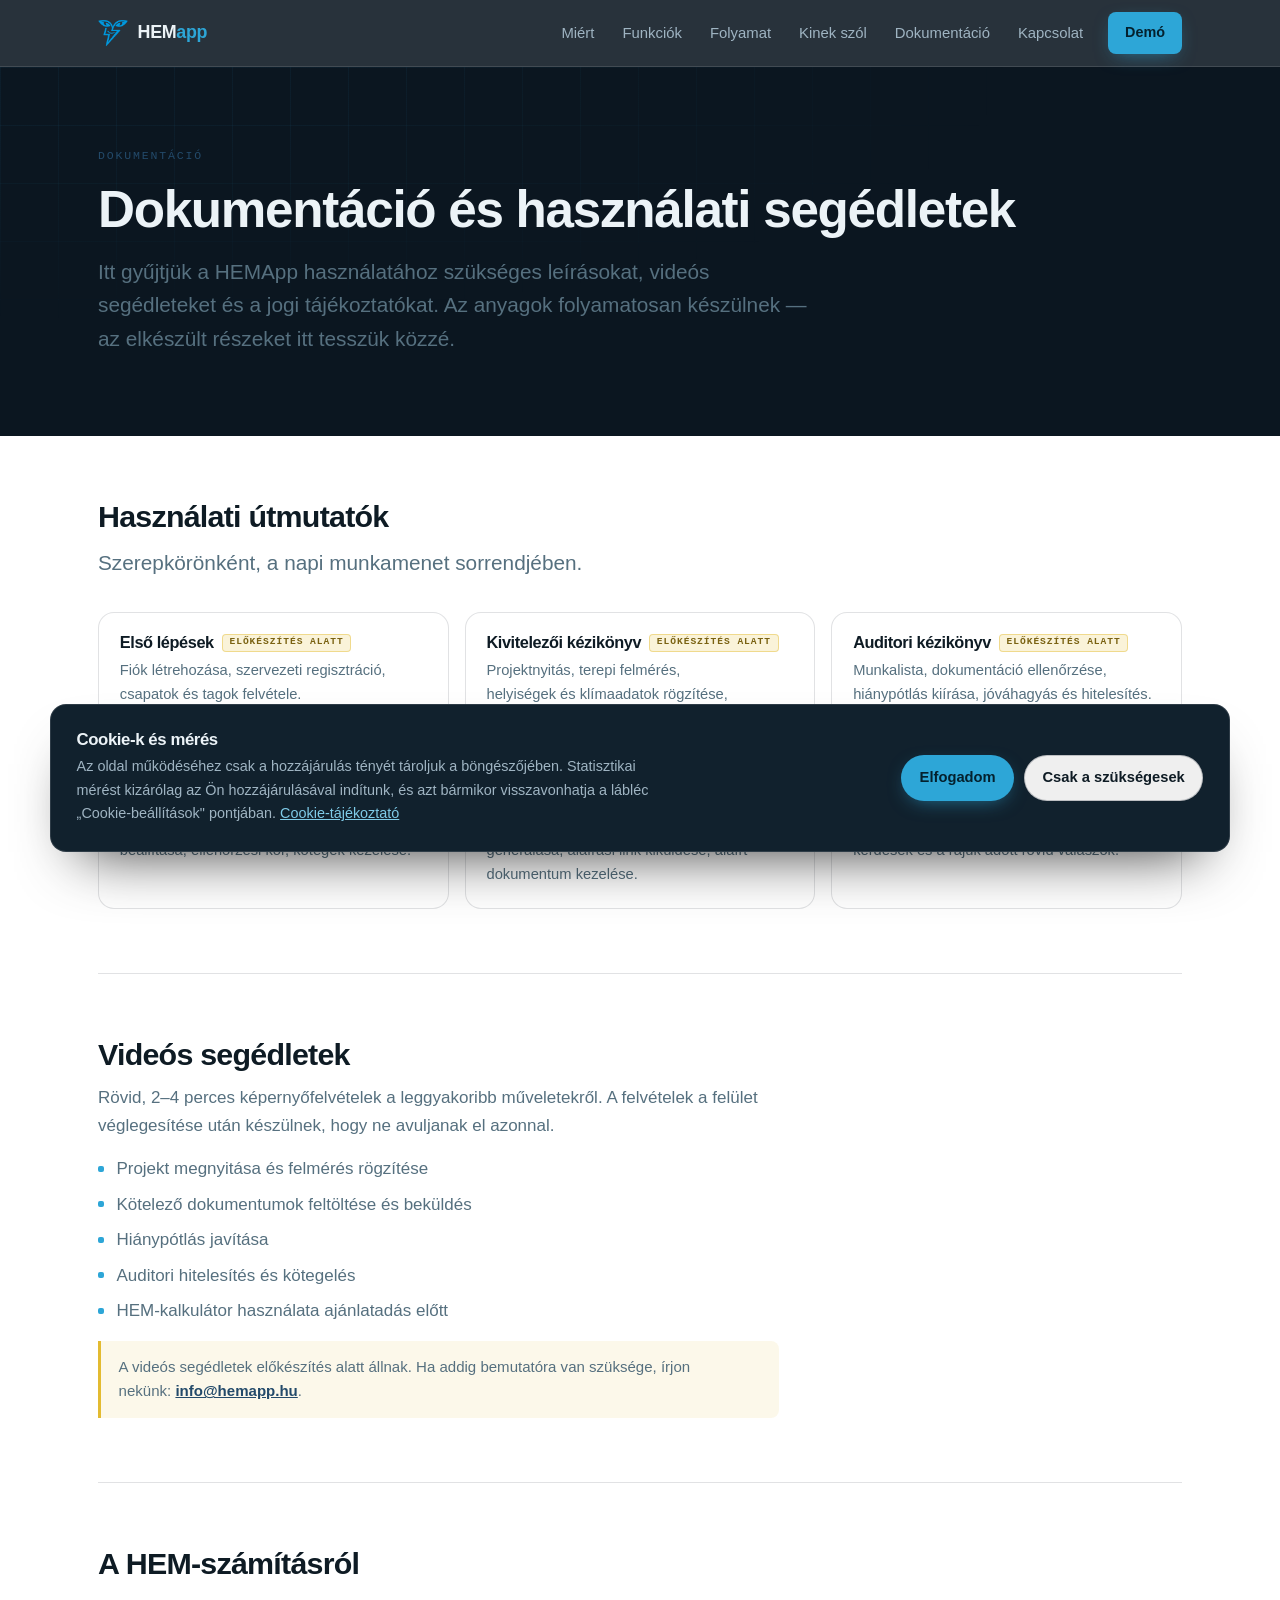
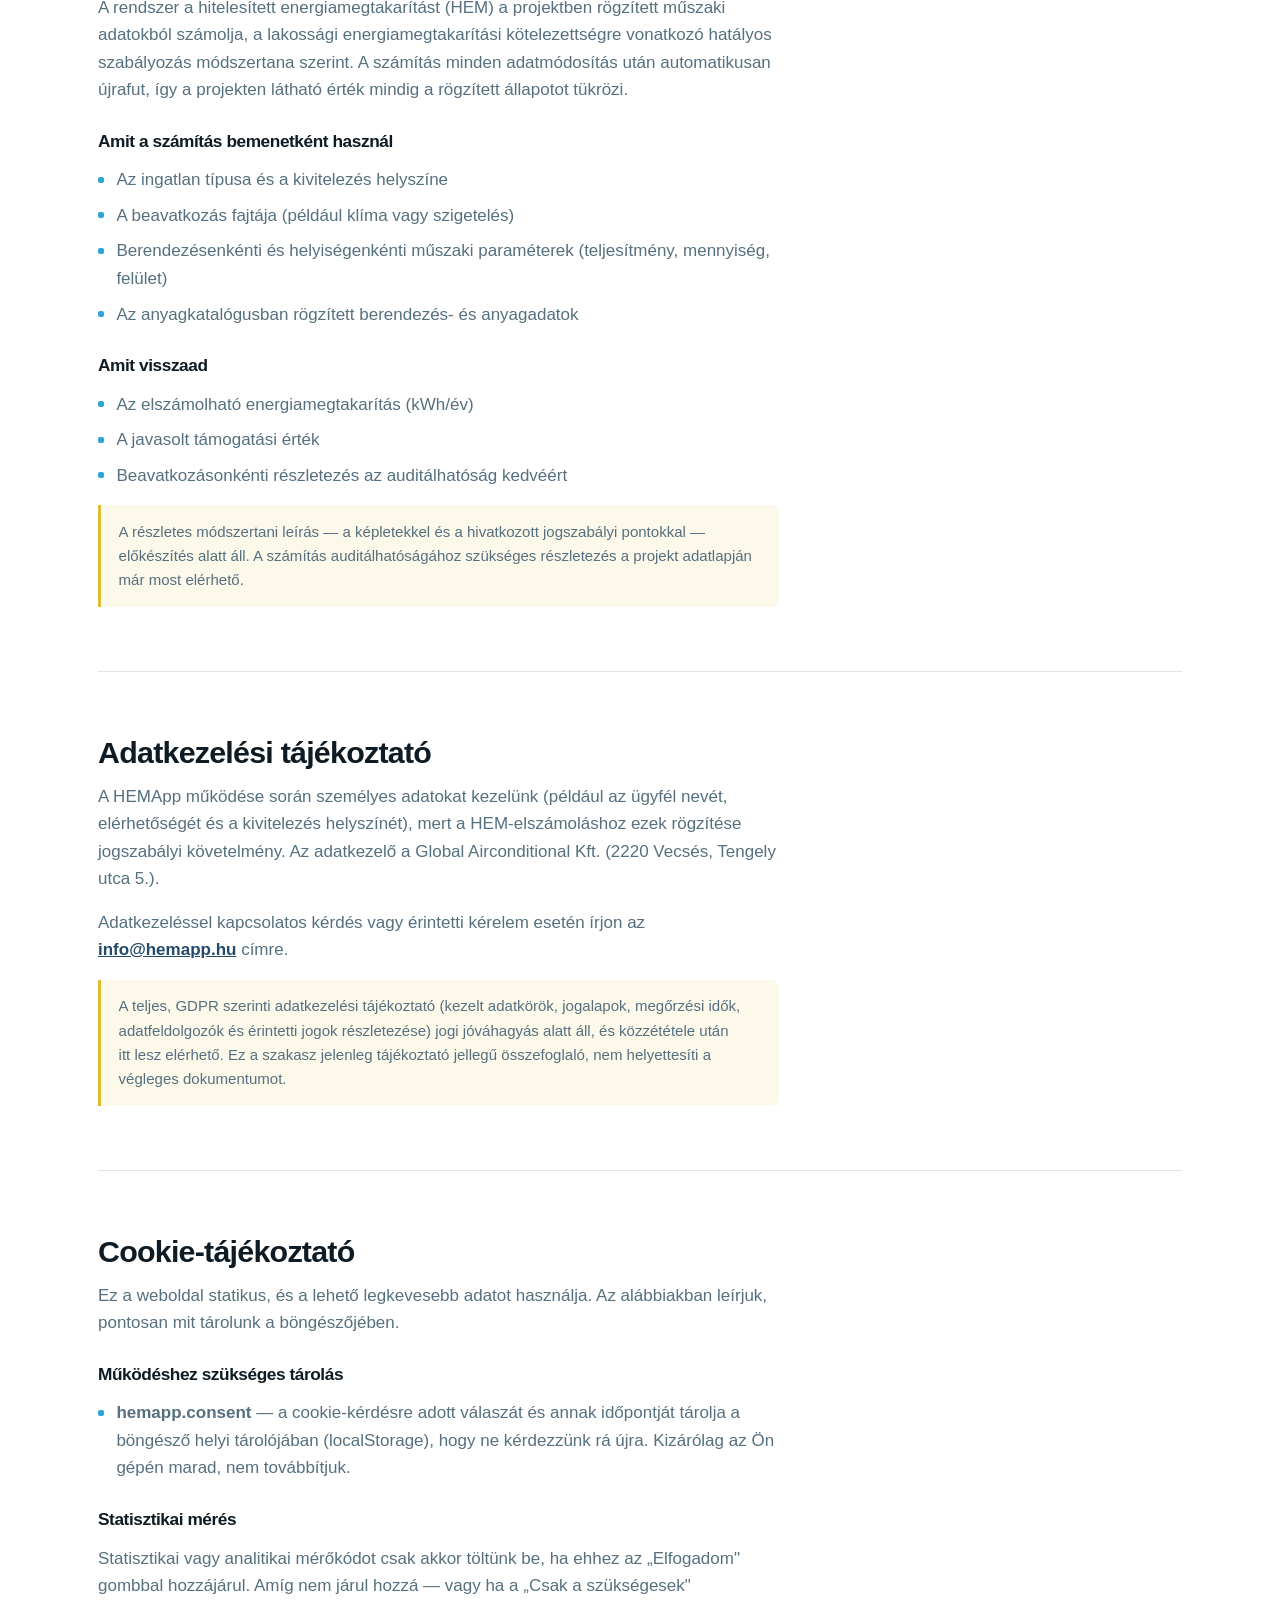
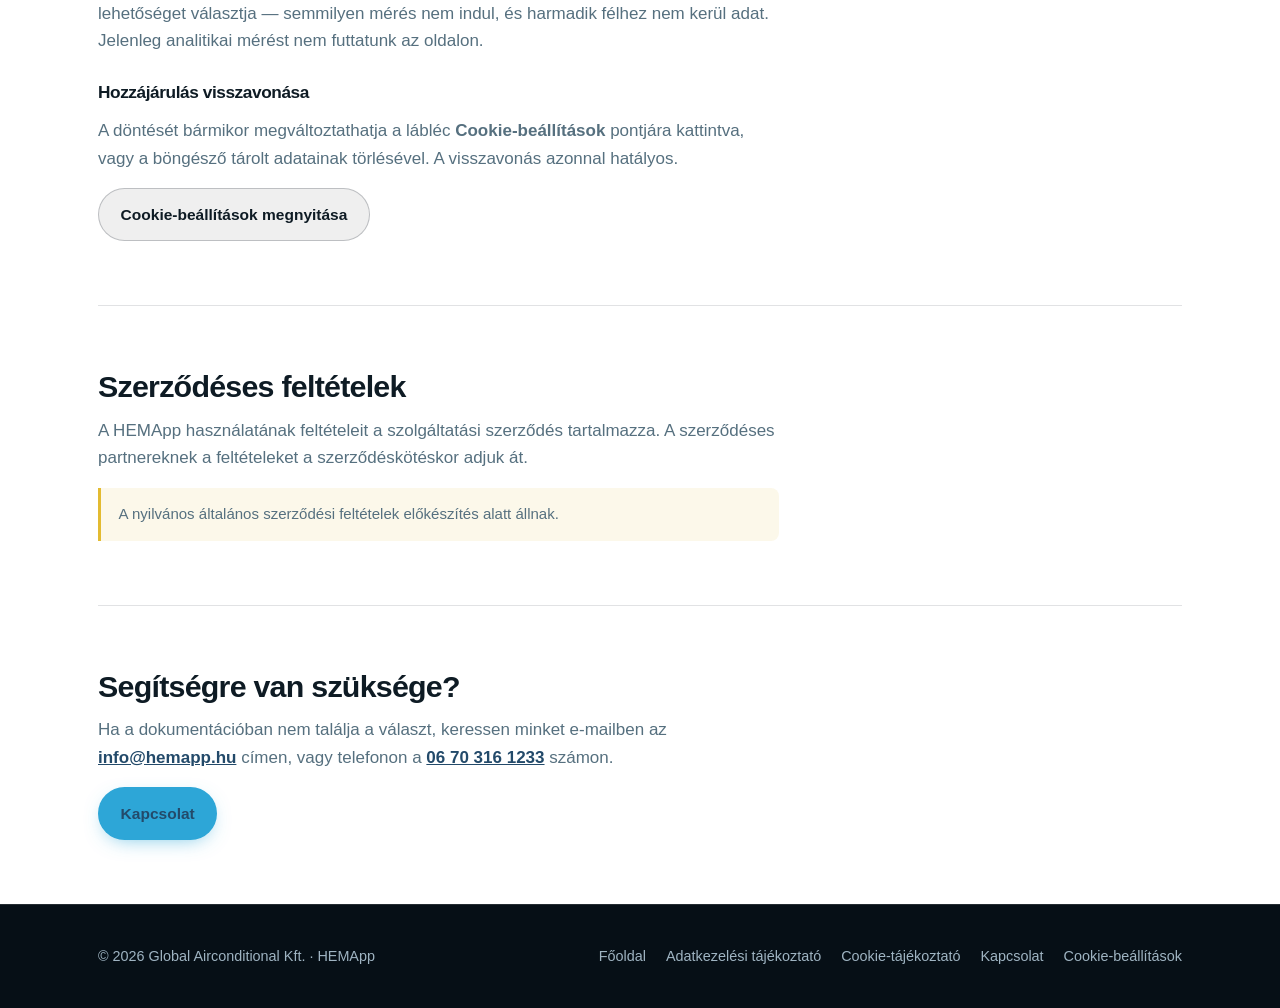
==== commit cf518542: "Correct HEMApp branding and contact details" ====
--- a/docs/index.html
+++ b/docs/index.html
@@ -3,21 +3,21 @@
   <head>
     <meta charset="utf-8" />
     <meta name="viewport" content="width=device-width, initial-scale=1" />
-    <title>Dokumentáció és segédletek — HEMapp</title>
+    <title>Dokumentáció és segédletek — HEMApp</title>
     <meta
       name="description"
-      content="HEMapp dokumentáció: szerepkör szerinti használati útmutatók, videós segédletek, a HEM-számítás módszertana, adatkezelési és cookie-tájékoztató."
+      content="HEMApp dokumentáció: szerepkör szerinti használati útmutatók, videós segédletek, a HEM-számítás módszertana, adatkezelési és cookie-tájékoztató."
     />
     <link rel="canonical" href="https://hemapp.hu/docs" />
     <meta name="theme-color" content="#0b1620" />
     <meta property="og:type" content="article" />
     <meta property="og:locale" content="hu_HU" />
-    <meta property="og:site_name" content="HEMapp" />
+    <meta property="og:site_name" content="HEMApp" />
     <meta property="og:url" content="https://hemapp.hu/docs" />
-    <meta property="og:title" content="Dokumentáció és segédletek — HEMapp" />
+    <meta property="og:title" content="Dokumentáció és segédletek — HEMApp" />
     <meta
       property="og:description"
-      content="Használati útmutatók, videós segédletek és jogi tájékoztatók a HEMapp használatához."
+      content="Használati útmutatók, videós segédletek és jogi tájékoztatók a HEMApp használatához."
     />
     <link rel="icon" href="/assets/hemapp-logo.png" type="image/png" />
     <link rel="apple-touch-icon" href="/assets/hemapp-logo.png" />
@@ -61,7 +61,7 @@
           <p class="eyebrow">Dokumentáció</p>
           <h1>Dokumentáció és használati segédletek</h1>
           <p class="lead">
-            Itt gyűjtjük a HEMapp használatához szükséges leírásokat, videós
+            Itt gyűjtjük a HEMApp használatához szükséges leírásokat, videós
             segédleteket és a jogi tájékoztatókat. Az anyagok folyamatosan
             készülnek — az elkészült részeket itt tesszük közzé.
           </p>
@@ -159,7 +159,7 @@
             <p class="note">
               A videós segédletek előkészítés alatt állnak. Ha addig
               bemutatóra van szüksége, írjon nekünk:
-              <a href="mailto:info@global-klima.hu?subject=HEMapp%20bemutat%C3%B3">info@global-klima.hu</a>.
+              <a href="mailto:info@hemapp.hu?subject=HEMApp%20bemutat%C3%B3">info@hemapp.hu</a>.
             </p>
           </div>
         </section>
@@ -209,7 +209,7 @@
           <h2>Adatkezelési tájékoztató</h2>
           <div class="prose">
             <p>
-              A HEMapp működése során személyes adatokat kezelünk (például az
+              A HEMApp működése során személyes adatokat kezelünk (például az
               ügyfél nevét, elérhetőségét és a kivitelezés helyszínét), mert a
               HEM-elszámoláshoz ezek rögzítése jogszabályi követelmény. Az
               adatkezelő a Global Airconditional Kft. (2220 Vecsés, Tengely
@@ -218,7 +218,7 @@
             <p>
               Adatkezeléssel kapcsolatos kérdés vagy érintetti kérelem
               esetén írjon az
-              <a href="mailto:info@global-klima.hu?subject=Adatkezel%C3%A9si%20k%C3%A9rd%C3%A9s">info@global-klima.hu</a>
+              <a href="mailto:info@hemapp.hu?subject=Adatkezel%C3%A9si%20k%C3%A9rd%C3%A9s">info@hemapp.hu</a>
               címre.
             </p>
 
@@ -281,7 +281,7 @@
           <h2>Szerződéses feltételek</h2>
           <div class="prose">
             <p>
-              A HEMapp használatának feltételeit a szolgáltatási szerződés
+              A HEMApp használatának feltételeit a szolgáltatási szerződés
               tartalmazza. A szerződéses partnereknek a feltételeket a
               szerződéskötéskor adjuk át.
             </p>
@@ -299,9 +299,9 @@
             <p>
               Ha a dokumentációban nem találja a választ, keressen minket
               e-mailben az
-              <a href="mailto:info@global-klima.hu?subject=HEMapp%20k%C3%A9rd%C3%A9s">info@global-klima.hu</a>
+              <a href="mailto:info@hemapp.hu?subject=HEMApp%20k%C3%A9rd%C3%A9s">info@hemapp.hu</a>
               címen, vagy telefonon a
-              <a href="tel:+36306778084">+36 30 677 8084</a> számon.
+              <a href="tel:+36703161233">06 70 316 1233</a> számon.
             </p>
             <p>
               <a class="btn btn--primary" href="/#kapcsolat">Kapcsolat</a>
@@ -313,7 +313,7 @@
 
     <footer class="footer">
       <div class="wrap footer__inner">
-        <p>© 2026 Global Airconditional Kft. · HEMapp</p>
+        <p>© 2026 Global Airconditional Kft. · HEMApp</p>
         <nav aria-label="Lábléc navigáció">
           <a href="/">Főoldal</a>
           <a href="#adatkezeles">Adatkezelési tájékoztató</a>
--- a/style.css
+++ b/style.css
@@ -1,4 +1,4 @@
-/* HEMapp landing — static, no build step. Tokens mirror packages/ui/tokens.js. */
+/* HEMApp landing — static, no build step. Tokens mirror packages/ui/tokens.js. */
 
 :root {
   /* Brand, derived from packages/ui/tokens.js */
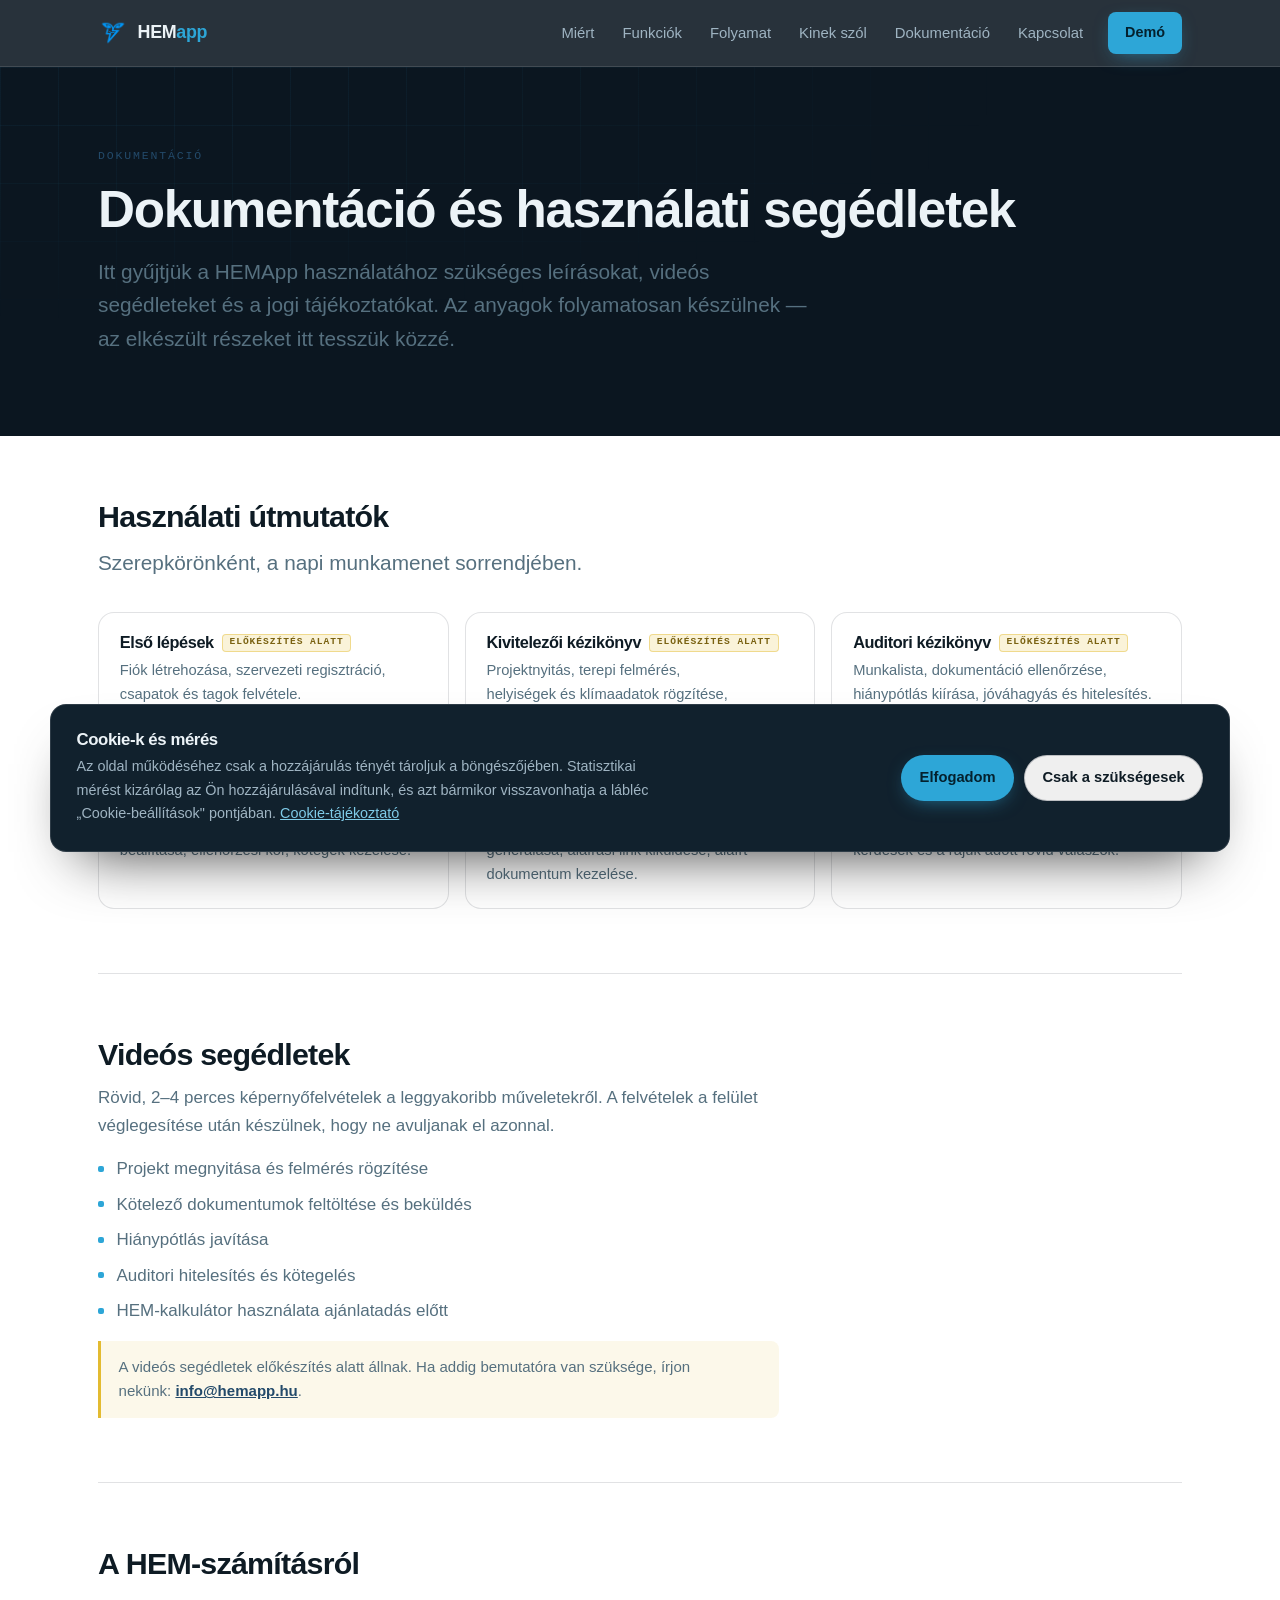
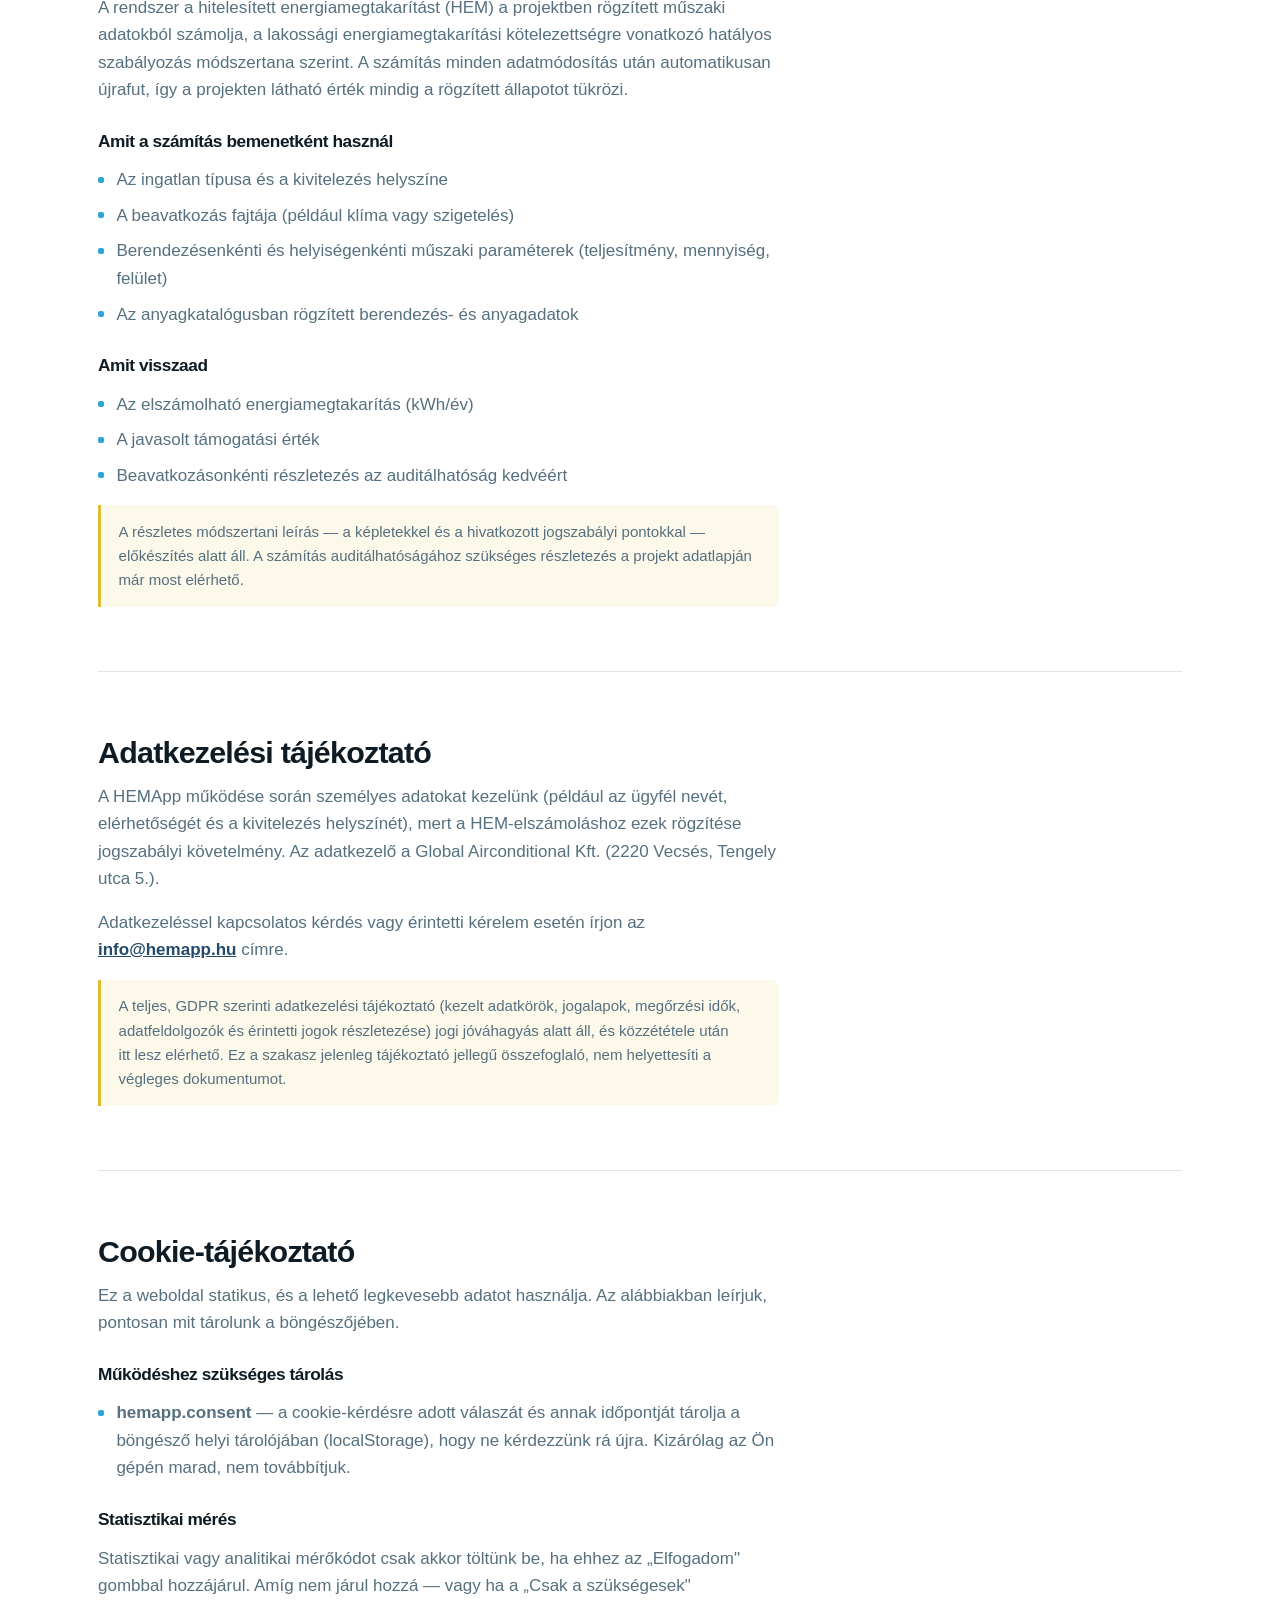
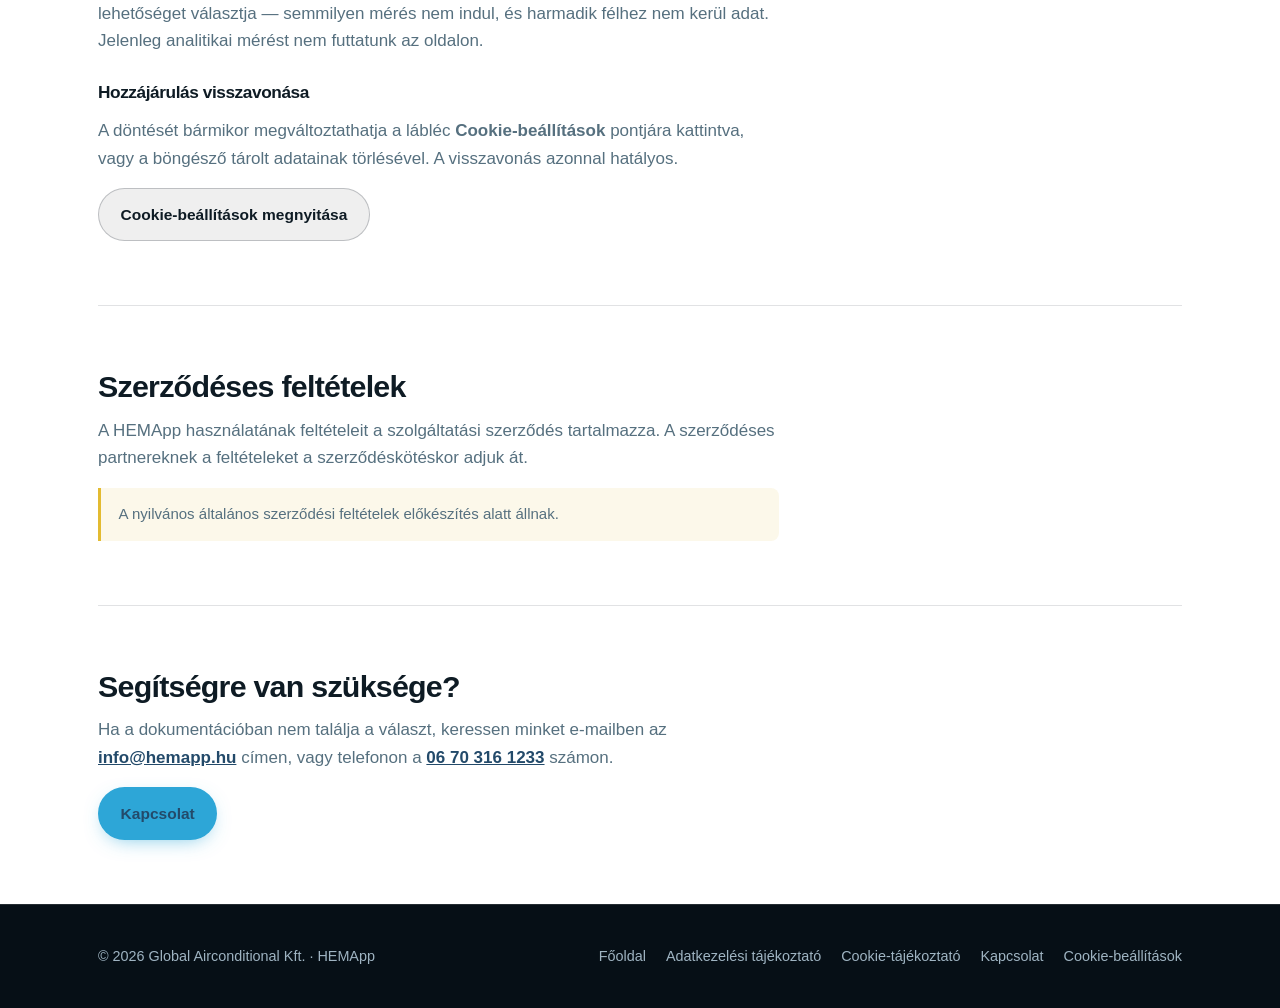
==== commit 8445c3f6: "Polish navigation branding and feature catalogue" ====
--- a/docs/index.html
+++ b/docs/index.html
@@ -19,8 +19,8 @@
       property="og:description"
       content="Használati útmutatók, videós segédletek és jogi tájékoztatók a HEMApp használatához."
     />
-    <link rel="icon" href="/assets/hemapp-logo.png" type="image/png" />
-    <link rel="apple-touch-icon" href="/assets/hemapp-logo.png" />
+    <link rel="icon" href="/assets/hemapp-logo-transparent.png" type="image/png" />
+    <link rel="apple-touch-icon" href="/assets/hemapp-logo-transparent.png" />
     <link rel="stylesheet" href="/style.css" />
   </head>
   <body>
@@ -29,7 +29,7 @@
     <header class="topbar">
       <div class="wrap topbar__inner">
         <a class="brand" href="/">
-          <img src="/assets/hemapp-logo.png" alt="" width="30" height="30" />
+          <img src="/assets/hemapp-logo-transparent.png" alt="" width="30" height="30" />
           <span>HEM<i>app</i></span>
         </a>
 
